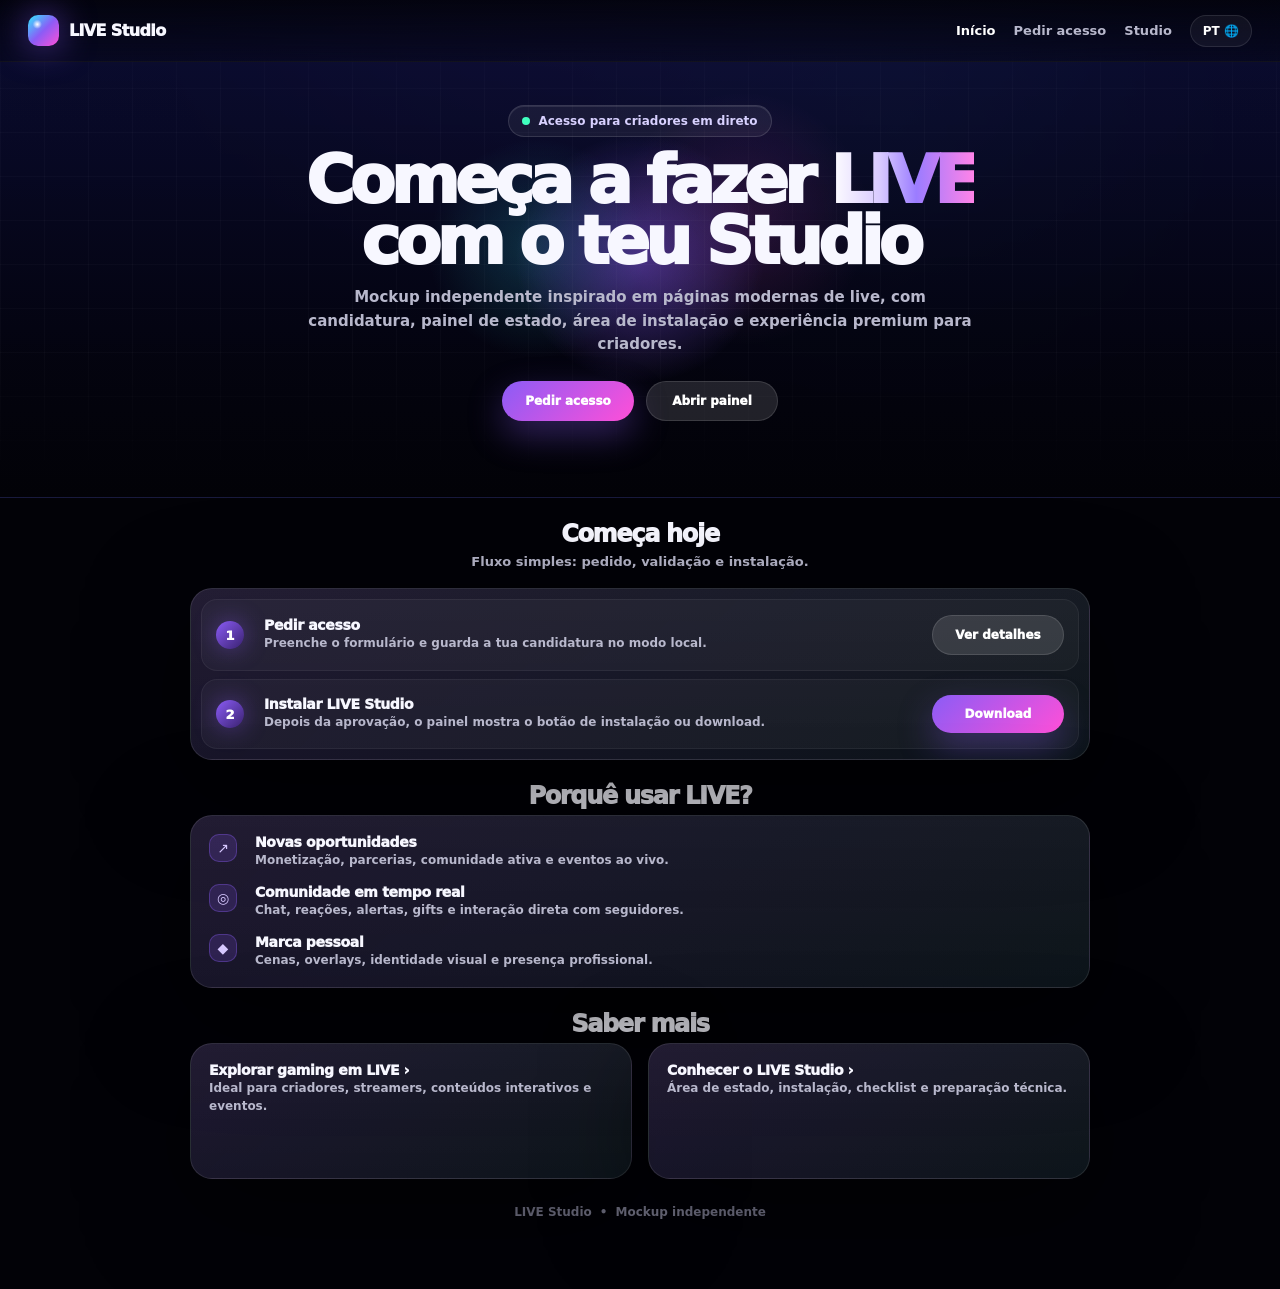
==== index.html @ a9a1c7e4 "Add files via upload" ====
<!DOCTYPE html>
<html lang="pt">
<head>
  <meta charset="UTF-8" />
  <meta name="viewport" content="width=device-width, initial-scale=1.0" />
  <title>LIVE Studio Access</title>
  <meta name="description" content="Página moderna de acesso e apresentação para LIVE Studio." />
  <link rel="stylesheet" href="style.css" />
</head>
<body>
  <header class="topbar">
    <a class="brand" href="index.html">
      <span class="brand-mark"></span>
      <span>LIVE Studio</span>
    </a>
    <nav class="nav">
      <a class="active" href="index.html">Início</a>
      <a href="acesso.html">Pedir acesso</a>
      <a class="keep" href="studio.html">Studio</a>
      <span class="lang">PT 🌐</span>
    </nav>
  </header>

  <main>
    <section class="hero">
      <div class="hero-inner">
        <div class="badge"><span class="pulse"></span> Acesso para criadores em direto</div>
        <h1>Começa a fazer <span class="gradient-text">LIVE</span><br>com o teu Studio</h1>
        <p class="subtitle">
          Mockup independente inspirado em páginas modernas de live, com candidatura, painel de estado,
          área de instalação e experiência premium para criadores.
        </p>
        <div class="hero-actions">
          <a class="btn btn-primary" href="acesso.html">Pedir acesso</a>
          <a class="btn" href="studio.html">Abrir painel</a>
        </div>
      </div>
    </section>

    <div class="content">
      <section class="section">
        <h2 class="section-title">Começa hoje</h2>
        <p class="section-subtitle">Fluxo simples: pedido, validação e instalação.</p>

        <div class="card steps">
          <div class="step">
            <div class="num">1</div>
            <div>
              <h3>Pedir acesso</h3>
              <p>Preenche o formulário e guarda a tua candidatura no modo local.</p>
            </div>
            <a class="btn" href="acesso.html">Ver detalhes</a>
          </div>

          <div class="step">
            <div class="num">2</div>
            <div>
              <h3>Instalar LIVE Studio</h3>
              <p>Depois da aprovação, o painel mostra o botão de instalação ou download.</p>
            </div>
            <a class="btn btn-primary" href="studio.html">Download</a>
          </div>
        </div>
      </section>

      <section class="section">
        <h2 class="section-title">Porquê usar LIVE?</h2>
        <div class="card features">
          <div class="feature">
            <div class="icon">↗</div>
            <div>
              <h3>Novas oportunidades</h3>
              <p>Monetização, parcerias, comunidade ativa e eventos ao vivo.</p>
            </div>
          </div>
          <div class="feature">
            <div class="icon">◎</div>
            <div>
              <h3>Comunidade em tempo real</h3>
              <p>Chat, reações, alertas, gifts e interação direta com seguidores.</p>
            </div>
          </div>
          <div class="feature">
            <div class="icon">◆</div>
            <div>
              <h3>Marca pessoal</h3>
              <p>Cenas, overlays, identidade visual e presença profissional.</p>
            </div>
          </div>
        </div>
      </section>

      <section class="section">
        <h2 class="section-title">Saber mais</h2>
        <div class="grid-2">
          <a class="card mini" href="acesso.html">
            <h3>Explorar gaming em LIVE ›</h3>
            <p>Ideal para criadores, streamers, conteúdos interativos e eventos.</p>
          </a>
          <a class="card mini" href="studio.html">
            <h3>Conhecer o LIVE Studio ›</h3>
            <p>Área de estado, instalação, checklist e preparação técnica.</p>
          </a>
        </div>
        <div class="footer"><span>LIVE Studio</span><span>•</span><span>Mockup independente</span></div>
      </section>
    </div>
  </main>

  <script src="app.js"></script>
</body>
</html>
---- style.css ----
:root{
  --bg:#020207;
  --bg2:#060617;
  --panel:#12121d;
  --panel2:#19192a;
  --line:rgba(255,255,255,.10);
  --text:#f7f7ff;
  --muted:#b8b8cc;
  --soft:#7d7d96;
  --purple:#8b5cf6;
  --pink:#ff4fd8;
  --cyan:#31eaff;
  --green:#40ffbf;
  --yellow:#ffd166;
  --danger:#ff6578;
  --radius:22px;
  --shadow:0 28px 100px rgba(0,0,0,.55);
}
*{box-sizing:border-box;margin:0;padding:0}
html{scroll-behavior:smooth}
body{
  min-height:100vh;
  background:
    radial-gradient(circle at 50% -15%, rgba(139,92,246,.35), transparent 34%),
    radial-gradient(circle at 70% 10%, rgba(49,234,255,.15), transparent 22%),
    linear-gradient(180deg,#050518 0%,#020207 34%,#020207 100%);
  color:var(--text);
  font-family:Inter, ui-sans-serif, system-ui, -apple-system, BlinkMacSystemFont, "Segoe UI", sans-serif;
  overflow-x:hidden;
}
a{text-decoration:none;color:inherit}
button,input,select,textarea{font:inherit}
.topbar{
  position:fixed;
  inset:0 0 auto 0;
  z-index:20;
  height:62px;
  display:flex;
  align-items:center;
  justify-content:space-between;
  padding:0 28px;
  background:linear-gradient(180deg,rgba(2,2,7,.82),rgba(2,2,7,.32));
  backdrop-filter:blur(18px);
  border-bottom:1px solid rgba(255,255,255,.06);
}
.brand{
  display:flex;
  align-items:center;
  gap:10px;
  font-weight:950;
  letter-spacing:-.04em;
}
.brand-mark{
  width:31px;
  height:31px;
  border-radius:10px;
  background:
    radial-gradient(circle at 30% 30%, #fff, transparent 15%),
    linear-gradient(135deg,var(--cyan),var(--purple) 50%,var(--pink));
  box-shadow:0 0 35px rgba(139,92,246,.6);
}
.nav{
  display:flex;
  gap:18px;
  align-items:center;
  color:var(--muted);
  font-size:13px;
  font-weight:800;
}
.nav a:hover,.nav a.active{color:#fff}
.lang,.pill{
  display:inline-flex;
  align-items:center;
  gap:8px;
  padding:8px 12px;
  border:1px solid rgba(255,255,255,.10);
  border-radius:999px;
  background:rgba(255,255,255,.05);
  color:#fff;
  font-size:12px;
  font-weight:850;
}
.hero{
  position:relative;
  min-height:420px;
  display:grid;
  place-items:center;
  text-align:center;
  padding:105px 20px 58px;
  overflow:hidden;
  border-bottom:1px solid rgba(255,255,255,.06);
  background:
    radial-gradient(circle at 50% 52%, rgba(139,92,246,.48), transparent 18%),
    radial-gradient(circle at 42% 50%, rgba(49,234,255,.18), transparent 14%),
    radial-gradient(circle at 58% 44%, rgba(255,79,216,.14), transparent 16%),
    linear-gradient(180deg,rgba(12,14,56,.86),rgba(4,4,17,.95) 68%,rgba(2,2,7,1));
}
.hero.small{
  min-height:285px;
  padding:100px 20px 45px;
}
.hero::before{
  content:"";
  position:absolute;
  inset:0;
  background:
    linear-gradient(rgba(255,255,255,.025) 1px, transparent 1px),
    linear-gradient(90deg, rgba(255,255,255,.025) 1px, transparent 1px);
  background-size:44px 44px;
  mask-image:linear-gradient(to bottom, transparent, black 20%, black 70%, transparent);
  pointer-events:none;
}
.hero-inner{
  position:relative;
  z-index:2;
  width:min(960px,100%);
  display:grid;
  justify-items:center;
}
.badge{
  display:inline-flex;
  align-items:center;
  gap:8px;
  margin-bottom:14px;
  padding:8px 13px;
  border:1px solid rgba(255,255,255,.13);
  border-radius:999px;
  background:rgba(255,255,255,.06);
  color:#d8d1ff;
  font-size:12px;
  font-weight:850;
  box-shadow:inset 0 1px 0 rgba(255,255,255,.10);
}
.pulse{
  width:8px;
  height:8px;
  border-radius:999px;
  background:var(--green);
  box-shadow:0 0 0 0 rgba(64,255,191,.55);
  animation:pulse 1.6s infinite;
}
@keyframes pulse{
  70%{box-shadow:0 0 0 12px rgba(64,255,191,0)}
  100%{box-shadow:0 0 0 0 rgba(64,255,191,0)}
}
h1{
  max-width:780px;
  font-size:clamp(34px,5.4vw,66px);
  line-height:.92;
  letter-spacing:-.07em;
  font-weight:1000;
  margin-bottom:14px;
}
.gradient-text{
  background:linear-gradient(90deg,#fff 0%,#d8caff 35%,#9b7cff 60%,#ff83e8 100%);
  -webkit-background-clip:text;
  background-clip:text;
  color:transparent;
}
.subtitle{
  max-width:680px;
  color:var(--muted);
  font-size:15px;
  line-height:1.55;
  font-weight:650;
  margin-bottom:25px;
}
.hero-actions{
  display:flex;
  flex-wrap:wrap;
  justify-content:center;
  gap:12px;
  margin-bottom:18px;
}
.content{
  width:min(900px,calc(100% - 32px));
  margin:0 auto;
  padding:0 0 70px;
}
.section{margin-top:24px}
.section-title{
  text-align:center;
  font-size:24px;
  line-height:1;
  font-weight:1000;
  letter-spacing:-.055em;
  margin:10px 0 7px;
}
.section-subtitle{
  text-align:center;
  color:var(--muted);
  font-size:13px;
  line-height:1.45;
  font-weight:650;
  margin-bottom:16px;
}
.card{
  background:
    linear-gradient(180deg,rgba(255,255,255,.065),rgba(255,255,255,.035)),
    linear-gradient(135deg,rgba(139,92,246,.13),rgba(49,234,255,.045));
  border:1px solid var(--line);
  border-radius:var(--radius);
  box-shadow:var(--shadow);
  overflow:hidden;
  position:relative;
}
.card-pad{padding:18px}
.grid-2{display:grid;grid-template-columns:1fr 1fr;gap:16px}
.grid-3{display:grid;grid-template-columns:repeat(3,1fr);gap:16px}
.steps{padding:10px;display:grid;gap:8px}
.step{
  display:grid;
  grid-template-columns:36px 1fr auto;
  align-items:center;
  gap:12px;
  padding:15px 14px;
  border-radius:16px;
  background:rgba(255,255,255,.035);
  border:1px solid rgba(255,255,255,.055);
}
.num{
  width:28px;
  height:28px;
  display:grid;
  place-items:center;
  border-radius:999px;
  background:linear-gradient(135deg,var(--purple),#39216f);
  color:#fff;
  font-weight:1000;
  font-size:13px;
  box-shadow:0 0 24px rgba(139,92,246,.45);
}
.step h3,.mini h3,.feature h3{
  font-size:14px;
  font-weight:950;
  letter-spacing:-.025em;
  margin-bottom:2px;
}
.step p,.mini p,.feature p,.info-block p{
  color:var(--muted);
  font-size:12px;
  line-height:1.48;
  font-weight:650;
}
.btn{
  min-width:132px;
  border:0;
  border-radius:999px;
  padding:12px 17px;
  cursor:pointer;
  color:#fff;
  font-size:12px;
  font-weight:950;
  background:rgba(255,255,255,.12);
  border:1px solid rgba(255,255,255,.12);
  transition:.2s ease;
  white-space:nowrap;
  display:inline-flex;
  justify-content:center;
  align-items:center;
}
.btn:hover{transform:translateY(-2px);background:rgba(255,255,255,.18)}
.btn-primary{
  background:linear-gradient(135deg,var(--purple),var(--pink));
  border:0;
  box-shadow:0 14px 35px rgba(139,92,246,.34);
}
.btn-success{
  background:linear-gradient(135deg,#12c487,var(--cyan));
  border:0;
  box-shadow:0 14px 35px rgba(49,234,255,.22);
}
.features{padding:18px;display:grid;gap:14px}
.feature{display:grid;grid-template-columns:34px 1fr;gap:12px;align-items:start}
.icon{
  width:28px;
  height:28px;
  border-radius:10px;
  display:grid;
  place-items:center;
  background:rgba(139,92,246,.18);
  border:1px solid rgba(139,92,246,.35);
  color:#d7c8ff;
  font-size:14px;
}
.info{padding:18px;display:grid;gap:13px}
.info-block{padding-bottom:13px;border-bottom:1px solid rgba(255,255,255,.07)}
.info-block:last-child{border-bottom:0;padding-bottom:0}
.info-block strong{display:block;color:#d8caff;font-size:13px;margin-bottom:4px}
.footer{
  display:flex;
  justify-content:center;
  gap:8px;
  color:#77778b;
  font-size:12px;
  font-weight:800;
  padding:26px 0 0;
}
.form{
  display:grid;
  gap:13px;
}
.field{display:grid;gap:7px}
label{
  color:#e5e5ff;
  font-size:12px;
  font-weight:900;
}
input,select,textarea{
  width:100%;
  border:1px solid rgba(255,255,255,.10);
  background:rgba(255,255,255,.055);
  border-radius:15px;
  color:#fff;
  padding:13px 14px;
  outline:none;
}
select option{background:#11111c;color:#fff}
textarea{min-height:110px;resize:vertical}
input:focus,select:focus,textarea:focus{
  border-color:rgba(139,92,246,.65);
  box-shadow:0 0 0 4px rgba(139,92,246,.12);
}
.status-box{
  display:grid;
  gap:12px;
}
.status-item{
  display:flex;
  justify-content:space-between;
  align-items:center;
  gap:12px;
  padding:14px;
  border-radius:16px;
  background:rgba(255,255,255,.045);
  border:1px solid rgba(255,255,255,.06);
}
.status-item span:first-child{
  color:#fff;
  font-size:13px;
  font-weight:900;
}
.status{
  font-size:11px;
  font-weight:950;
  border-radius:999px;
  padding:7px 10px;
  background:rgba(255,255,255,.08);
  color:#d8d1ff;
}
.status.ok{background:rgba(64,255,191,.12);color:#75ffd2}
.status.warn{background:rgba(255,209,102,.12);color:#ffe08f}
.mini{
  padding:18px;
  min-height:136px;
}
.metric{
  font-size:34px;
  font-weight:1000;
  letter-spacing:-.07em;
  margin:7px 0 2px;
}
.toast{
  position:fixed;
  z-index:80;
  left:50%;
  bottom:28px;
  transform:translateX(-50%) translateY(20px);
  opacity:0;
  background:rgba(20,20,32,.94);
  color:#fff;
  border:1px solid rgba(255,255,255,.12);
  box-shadow:0 20px 70px rgba(0,0,0,.5);
  border-radius:999px;
  padding:12px 18px;
  font-size:13px;
  font-weight:850;
  transition:.24s ease;
  pointer-events:none;
}
.toast.show{opacity:1;transform:translateX(-50%) translateY(0)}
@media(max-width:760px){
  .topbar{padding:0 16px}
  .nav a:not(.keep){display:none}
  .hero{min-height:420px;padding-top:90px}
  .hero.small{min-height:260px}
  .step{grid-template-columns:34px 1fr;align-items:start}
  .step .btn{grid-column:1 / -1;width:100%}
  .grid-2,.grid-3{grid-template-columns:1fr}
  .section-title{font-size:22px}
}
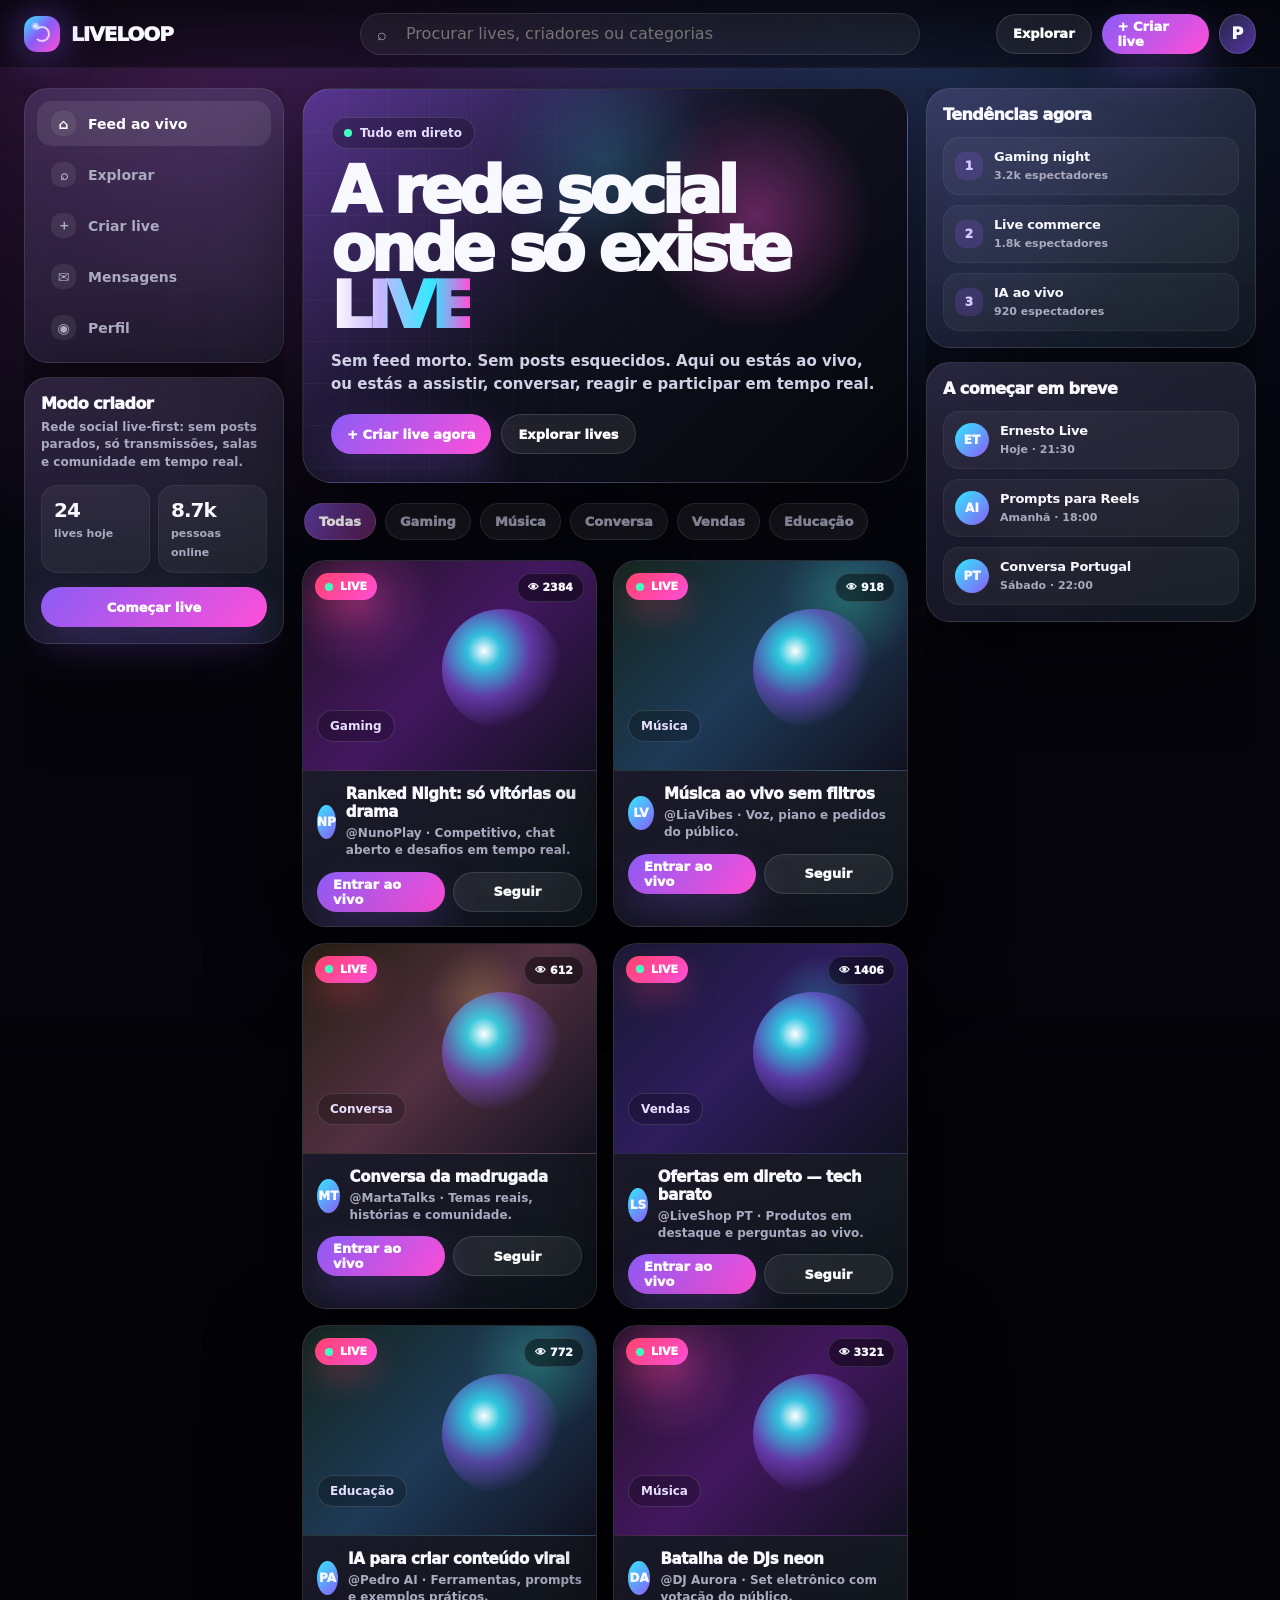
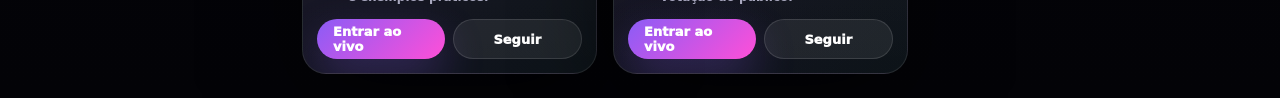
==== commit d7d151b1: "Add files via upload" ====
--- a/index.html
+++ b/index.html
@@ -3,110 +3,96 @@
 <head>
   <meta charset="UTF-8" />
   <meta name="viewport" content="width=device-width, initial-scale=1.0" />
-  <title>LIVE Studio Access</title>
-  <meta name="description" content="Página moderna de acesso e apresentação para LIVE Studio." />
+  <title>LIVELOOP — Rede social só para lives</title>
+  <meta name="description" content="Rede social live-first onde tudo acontece em direto." />
   <link rel="stylesheet" href="style.css" />
 </head>
 <body>
-  <header class="topbar">
-    <a class="brand" href="index.html">
-      <span class="brand-mark"></span>
-      <span>LIVE Studio</span>
-    </a>
-    <nav class="nav">
-      <a class="active" href="index.html">Início</a>
-      <a href="acesso.html">Pedir acesso</a>
-      <a class="keep" href="studio.html">Studio</a>
-      <span class="lang">PT 🌐</span>
-    </nav>
-  </header>
+  <div class="app">
+    <header class="topbar">
+  <a class="brand" href="index.html">
+    <span class="logo"></span>
+    <span>LIVELOOP</span>
+  </a>
+  <div class="search"><span>⌕</span><input placeholder="Procurar lives, criadores ou categorias" /></div>
+  <div class="top-actions">
+    <a class="btn" href="explore.html">Explorar</a>
+    <a class="btn btn-primary" href="create.html">+ Criar live</a>
+    <a class="avatar" href="profile.html">P</a>
+  </div>
+</header>
+    <main class="layout">
+      <aside class="sidebar">
+  <nav class="panel nav-card">
+    <a class="nav-link active" href="index.html"><span class="ico">⌂</span> Feed ao vivo</a>
+    <a class="nav-link" href="explore.html"><span class="ico">⌕</span> Explorar</a>
+    <a class="nav-link" href="create.html"><span class="ico">＋</span> Criar live</a>
+    <a class="nav-link" href="messages.html"><span class="ico">✉</span> Mensagens</a>
+    <a class="nav-link" href="profile.html"><span class="ico">◉</span> Perfil</a>
+  </nav>
 
-  <main>
-    <section class="hero">
-      <div class="hero-inner">
-        <div class="badge"><span class="pulse"></span> Acesso para criadores em direto</div>
-        <h1>Começa a fazer <span class="gradient-text">LIVE</span><br>com o teu Studio</h1>
-        <p class="subtitle">
-          Mockup independente inspirado em páginas modernas de live, com candidatura, painel de estado,
-          área de instalação e experiência premium para criadores.
-        </p>
-        <div class="hero-actions">
-          <a class="btn btn-primary" href="acesso.html">Pedir acesso</a>
-          <a class="btn" href="studio.html">Abrir painel</a>
-        </div>
-      </div>
-    </section>
-
-    <div class="content">
-      <section class="section">
-        <h2 class="section-title">Começa hoje</h2>
-        <p class="section-subtitle">Fluxo simples: pedido, validação e instalação.</p>
-
-        <div class="card steps">
-          <div class="step">
-            <div class="num">1</div>
-            <div>
-              <h3>Pedir acesso</h3>
-              <p>Preenche o formulário e guarda a tua candidatura no modo local.</p>
-            </div>
-            <a class="btn" href="acesso.html">Ver detalhes</a>
-          </div>
-
-          <div class="step">
-            <div class="num">2</div>
-            <div>
-              <h3>Instalar LIVE Studio</h3>
-              <p>Depois da aprovação, o painel mostra o botão de instalação ou download.</p>
-            </div>
-            <a class="btn btn-primary" href="studio.html">Download</a>
-          </div>
-        </div>
-      </section>
-
-      <section class="section">
-        <h2 class="section-title">Porquê usar LIVE?</h2>
-        <div class="card features">
-          <div class="feature">
-            <div class="icon">↗</div>
-            <div>
-              <h3>Novas oportunidades</h3>
-              <p>Monetização, parcerias, comunidade ativa e eventos ao vivo.</p>
-            </div>
-          </div>
-          <div class="feature">
-            <div class="icon">◎</div>
-            <div>
-              <h3>Comunidade em tempo real</h3>
-              <p>Chat, reações, alertas, gifts e interação direta com seguidores.</p>
-            </div>
-          </div>
-          <div class="feature">
-            <div class="icon">◆</div>
-            <div>
-              <h3>Marca pessoal</h3>
-              <p>Cenas, overlays, identidade visual e presença profissional.</p>
+  <div class="panel creator-card">
+    <h3>Modo criador</h3>
+    <p>Rede social live-first: sem posts parados, só transmissões, salas e comunidade em tempo real.</p>
+    <div class="stat-row">
+      <div class="stat"><strong>24</strong><span>lives hoje</span></div>
+      <div class="stat"><strong>8.7k</strong><span>pessoas online</span></div>
+    </div>
+    <a class="btn btn-primary" style="width:100%" href="create.html">Começar live</a>
+  </div>
+</aside>
+      <section class="feed">
+        <div class="hero">
+          <div class="hero-content">
+            <div class="badge"><span class="pulse"></span> Tudo em direto</div>
+            <h1>A rede social onde só existe <span class="gradient">LIVE</span></h1>
+            <p>Sem feed morto. Sem posts esquecidos. Aqui ou estás ao vivo, ou estás a assistir, conversar, reagir e participar em tempo real.</p>
+            <div class="hero-actions">
+              <a class="btn btn-primary" href="create.html">+ Criar live agora</a>
+              <a class="btn" href="explore.html">Explorar lives</a>
             </div>
           </div>
         </div>
+
+        <div class="tabs">
+          <button class="tab active" data-category="Todas">Todas</button>
+          <button class="tab" data-category="Gaming">Gaming</button>
+          <button class="tab" data-category="Música">Música</button>
+          <button class="tab" data-category="Conversa">Conversa</button>
+          <button class="tab" data-category="Vendas">Vendas</button>
+          <button class="tab" data-category="Educação">Educação</button>
+        </div>
+
+        <div class="live-grid" id="liveGrid"></div>
       </section>
+      <aside class="rightbar">
+  <div class="panel">
+    <h3 class="right-title">Tendências agora</h3>
+    <div class="trend-list">
+      <div class="trend"><div class="rank">1</div><div><strong>Gaming night</strong><span>3.2k espectadores</span></div></div>
+      <div class="trend"><div class="rank">2</div><div><strong>Live commerce</strong><span>1.8k espectadores</span></div></div>
+      <div class="trend"><div class="rank">3</div><div><strong>IA ao vivo</strong><span>920 espectadores</span></div></div>
+    </div>
+  </div>
 
-      <section class="section">
-        <h2 class="section-title">Saber mais</h2>
-        <div class="grid-2">
-          <a class="card mini" href="acesso.html">
-            <h3>Explorar gaming em LIVE ›</h3>
-            <p>Ideal para criadores, streamers, conteúdos interativos e eventos.</p>
-          </a>
-          <a class="card mini" href="studio.html">
-            <h3>Conhecer o LIVE Studio ›</h3>
-            <p>Área de estado, instalação, checklist e preparação técnica.</p>
-          </a>
-        </div>
-        <div class="footer"><span>LIVE Studio</span><span>•</span><span>Mockup independente</span></div>
-      </section>
+  <div class="panel">
+    <h3 class="right-title">A começar em breve</h3>
+    <div class="schedule-list">
+      <div class="schedule"><div class="mini-avatar">ET</div><div><strong>Ernesto Live</strong><span>Hoje · 21:30</span></div></div>
+      <div class="schedule"><div class="mini-avatar">AI</div><div><strong>Prompts para Reels</strong><span>Amanhã · 18:00</span></div></div>
+      <div class="schedule"><div class="mini-avatar">PT</div><div><strong>Conversa Portugal</strong><span>Sábado · 22:00</span></div></div>
     </div>
-  </main>
-
+  </div>
+</aside>
+    </main>
+    <nav class="mobile-nav">
+  <a href="index.html">⌂</a>
+  <a href="explore.html">⌕</a>
+  <a href="create.html">＋</a>
+  <a href="messages.html">✉</a>
+  <a href="profile.html">◉</a>
+</nav>
+  </div>
   <script src="app.js"></script>
 </body>
-</html>
+</html>
--- a/style.css
+++ b/style.css
@@ -1,391 +1,780 @@
+/* LIVELOOP — Rede social apenas para lives */
 :root{
-  --bg:#020207;
-  --bg2:#060617;
-  --panel:#12121d;
-  --panel2:#19192a;
+  --bg:#05050b;
+  --bg2:#090914;
+  --panel:#12121f;
+  --panel2:#19192b;
+  --panel3:#202037;
   --line:rgba(255,255,255,.10);
-  --text:#f7f7ff;
-  --muted:#b8b8cc;
-  --soft:#7d7d96;
+  --line2:rgba(255,255,255,.16);
+  --text:#f8f8ff;
+  --muted:#aaaac0;
+  --soft:#77778d;
   --purple:#8b5cf6;
   --pink:#ff4fd8;
   --cyan:#31eaff;
   --green:#40ffbf;
+  --red:#ff426b;
   --yellow:#ffd166;
-  --danger:#ff6578;
-  --radius:22px;
-  --shadow:0 28px 100px rgba(0,0,0,.55);
+  --radius:24px;
+  --shadow:0 25px 90px rgba(0,0,0,.55);
 }
 *{box-sizing:border-box;margin:0;padding:0}
 html{scroll-behavior:smooth}
 body{
   min-height:100vh;
   background:
-    radial-gradient(circle at 50% -15%, rgba(139,92,246,.35), transparent 34%),
-    radial-gradient(circle at 70% 10%, rgba(49,234,255,.15), transparent 22%),
-    linear-gradient(180deg,#050518 0%,#020207 34%,#020207 100%);
+    radial-gradient(circle at 15% 0%,rgba(255,79,216,.17),transparent 28%),
+    radial-gradient(circle at 70% 0%,rgba(49,234,255,.12),transparent 26%),
+    radial-gradient(circle at 48% -12%,rgba(139,92,246,.35),transparent 35%),
+    linear-gradient(180deg,#080816 0%,#05050b 42%,#030307 100%);
   color:var(--text);
   font-family:Inter, ui-sans-serif, system-ui, -apple-system, BlinkMacSystemFont, "Segoe UI", sans-serif;
   overflow-x:hidden;
 }
-a{text-decoration:none;color:inherit}
-button,input,select,textarea{font:inherit}
+a{color:inherit;text-decoration:none}
+button,input,textarea,select{font:inherit}
+button{cursor:pointer}
+img{max-width:100%;display:block}
+.app{
+  width:min(1440px,100%);
+  margin:0 auto;
+}
 .topbar{
   position:fixed;
   inset:0 0 auto 0;
-  z-index:20;
-  height:62px;
-  display:flex;
-  align-items:center;
-  justify-content:space-between;
-  padding:0 28px;
-  background:linear-gradient(180deg,rgba(2,2,7,.82),rgba(2,2,7,.32));
+  z-index:40;
+  height:68px;
+  display:grid;
+  grid-template-columns:260px 1fr 260px;
+  align-items:center;
+  gap:16px;
+  padding:0 24px;
+  background:linear-gradient(180deg,rgba(5,5,11,.88),rgba(5,5,11,.54));
   backdrop-filter:blur(18px);
-  border-bottom:1px solid rgba(255,255,255,.06);
+  border-bottom:1px solid rgba(255,255,255,.07);
 }
 .brand{
   display:flex;
   align-items:center;
+  gap:11px;
+  font-weight:1000;
+  letter-spacing:-.05em;
+  font-size:20px;
+}
+.logo{
+  width:36px;
+  height:36px;
+  border-radius:13px;
+  background:
+    radial-gradient(circle at 32% 28%,#fff,transparent 13%),
+    linear-gradient(135deg,var(--cyan),var(--purple) 46%,var(--pink));
+  box-shadow:0 0 38px rgba(139,92,246,.58);
+  position:relative;
+}
+.logo::after{
+  content:"";
+  position:absolute;
+  inset:10px;
+  border:2px solid rgba(255,255,255,.7);
+  border-radius:50%;
+  border-left-color:transparent;
+}
+.search{
+  width:min(560px,100%);
+  justify-self:center;
+  position:relative;
+}
+.search input{
+  width:100%;
+  height:42px;
+  border:1px solid rgba(255,255,255,.10);
+  background:rgba(255,255,255,.06);
+  color:#fff;
+  border-radius:999px;
+  padding:0 45px;
+  outline:none;
+}
+.search span{
+  position:absolute;
+  left:17px;
+  top:50%;
+  transform:translateY(-50%);
+  color:var(--muted);
+}
+.top-actions{
+  justify-self:end;
+  display:flex;
+  align-items:center;
   gap:10px;
+}
+.btn{
+  min-height:40px;
+  border:1px solid rgba(255,255,255,.12);
+  background:rgba(255,255,255,.075);
+  color:#fff;
+  padding:0 16px;
+  border-radius:999px;
+  font-size:13px;
   font-weight:950;
-  letter-spacing:-.04em;
-}
-.brand-mark{
-  width:31px;
-  height:31px;
+  display:inline-flex;
+  align-items:center;
+  justify-content:center;
+  gap:8px;
+  transition:.2s ease;
+}
+.btn:hover{transform:translateY(-2px);background:rgba(255,255,255,.12)}
+.btn-primary{
+  border:0;
+  background:linear-gradient(135deg,var(--purple),var(--pink));
+  box-shadow:0 18px 42px rgba(139,92,246,.28);
+}
+.btn-cyan{
+  border:0;
+  background:linear-gradient(135deg,#12c8ff,#0df2b4);
+  color:#020207;
+}
+.btn-danger{
+  border:0;
+  background:linear-gradient(135deg,var(--red),var(--pink));
+}
+.avatar{
+  width:40px;
+  height:40px;
+  border-radius:50%;
+  background:linear-gradient(135deg,#272748,#5333a0);
+  border:1px solid rgba(255,255,255,.14);
+  display:grid;
+  place-items:center;
+  font-weight:1000;
+}
+.layout{
+  display:grid;
+  grid-template-columns:260px 1fr 330px;
+  gap:18px;
+  padding:88px 24px 24px;
+}
+.sidebar,.rightbar{
+  position:sticky;
+  top:88px;
+  height:calc(100vh - 108px);
+  overflow:auto;
+}
+.sidebar::-webkit-scrollbar,.rightbar::-webkit-scrollbar{width:0}
+.panel{
+  background:
+    linear-gradient(180deg,rgba(255,255,255,.075),rgba(255,255,255,.035)),
+    linear-gradient(135deg,rgba(139,92,246,.12),rgba(49,234,255,.035));
+  border:1px solid var(--line);
+  border-radius:var(--radius);
+  box-shadow:var(--shadow);
+}
+.nav-card{
+  padding:12px;
+  display:grid;
+  gap:6px;
+}
+.nav-link{
+  display:flex;
+  align-items:center;
+  gap:12px;
+  min-height:45px;
+  padding:0 14px;
+  border-radius:15px;
+  color:var(--muted);
+  font-size:14px;
+  font-weight:900;
+  transition:.18s ease;
+}
+.nav-link:hover,.nav-link.active{
+  background:rgba(255,255,255,.09);
+  color:#fff;
+}
+.nav-link .ico{
+  width:25px;
+  height:25px;
+  display:grid;
+  place-items:center;
   border-radius:10px;
+  background:rgba(255,255,255,.08);
+}
+.creator-card{
+  padding:16px;
+  margin-top:14px;
+}
+.creator-card h3,.right-title,.section-title{
+  font-size:16px;
+  letter-spacing:-.035em;
+  font-weight:1000;
+}
+.creator-card p,.small-text{
+  color:var(--muted);
+  font-size:12px;
+  line-height:1.45;
+  font-weight:650;
+  margin-top:6px;
+}
+.stat-row{
+  display:grid;
+  grid-template-columns:1fr 1fr;
+  gap:8px;
+  margin:14px 0;
+}
+.stat{
+  padding:12px;
+  border-radius:16px;
+  background:rgba(255,255,255,.055);
+  border:1px solid rgba(255,255,255,.06);
+}
+.stat strong{
+  font-size:20px;
+  display:block;
+  letter-spacing:-.05em;
+}
+.stat span{
+  color:var(--muted);
+  font-size:11px;
+  font-weight:800;
+}
+.feed{
+  display:grid;
+  gap:18px;
+}
+.hero{
+  min-height:260px;
+  border-radius:30px;
+  padding:28px;
+  overflow:hidden;
+  position:relative;
   background:
-    radial-gradient(circle at 30% 30%, #fff, transparent 15%),
-    linear-gradient(135deg,var(--cyan),var(--purple) 50%,var(--pink));
-  box-shadow:0 0 35px rgba(139,92,246,.6);
-}
-.nav{
-  display:flex;
-  gap:18px;
-  align-items:center;
-  color:var(--muted);
-  font-size:13px;
-  font-weight:800;
-}
-.nav a:hover,.nav a.active{color:#fff}
-.lang,.pill{
-  display:inline-flex;
-  align-items:center;
-  gap:8px;
-  padding:8px 12px;
-  border:1px solid rgba(255,255,255,.10);
-  border-radius:999px;
-  background:rgba(255,255,255,.05);
-  color:#fff;
-  font-size:12px;
-  font-weight:850;
-}
-.hero{
-  position:relative;
-  min-height:420px;
-  display:grid;
-  place-items:center;
-  text-align:center;
-  padding:105px 20px 58px;
-  overflow:hidden;
-  border-bottom:1px solid rgba(255,255,255,.06);
-  background:
-    radial-gradient(circle at 50% 52%, rgba(139,92,246,.48), transparent 18%),
-    radial-gradient(circle at 42% 50%, rgba(49,234,255,.18), transparent 14%),
-    radial-gradient(circle at 58% 44%, rgba(255,79,216,.14), transparent 16%),
-    linear-gradient(180deg,rgba(12,14,56,.86),rgba(4,4,17,.95) 68%,rgba(2,2,7,1));
-}
-.hero.small{
-  min-height:285px;
-  padding:100px 20px 45px;
+    radial-gradient(circle at 75% 32%,rgba(255,79,216,.35),transparent 22%),
+    radial-gradient(circle at 50% 18%,rgba(49,234,255,.18),transparent 25%),
+    linear-gradient(135deg,rgba(139,92,246,.42),rgba(18,18,31,.96) 48%,rgba(5,5,11,.98));
+  border:1px solid rgba(255,255,255,.12);
+  box-shadow:var(--shadow);
 }
 .hero::before{
   content:"";
   position:absolute;
   inset:0;
   background:
-    linear-gradient(rgba(255,255,255,.025) 1px, transparent 1px),
-    linear-gradient(90deg, rgba(255,255,255,.025) 1px, transparent 1px);
-  background-size:44px 44px;
-  mask-image:linear-gradient(to bottom, transparent, black 20%, black 70%, transparent);
-  pointer-events:none;
-}
-.hero-inner{
+    linear-gradient(rgba(255,255,255,.035) 1px, transparent 1px),
+    linear-gradient(90deg,rgba(255,255,255,.035) 1px,transparent 1px);
+  background-size:42px 42px;
+  mask-image:linear-gradient(90deg,black,transparent 80%);
+}
+.hero-content{
   position:relative;
-  z-index:2;
-  width:min(960px,100%);
-  display:grid;
-  justify-items:center;
+  z-index:1;
+  width:min(620px,100%);
 }
 .badge{
   display:inline-flex;
   align-items:center;
   gap:8px;
+  padding:8px 12px;
+  border-radius:999px;
+  background:rgba(0,0,0,.24);
+  border:1px solid rgba(255,255,255,.13);
+  color:#e6dfff;
+  font-size:12px;
+  font-weight:900;
   margin-bottom:14px;
-  padding:8px 13px;
-  border:1px solid rgba(255,255,255,.13);
-  border-radius:999px;
-  background:rgba(255,255,255,.06);
-  color:#d8d1ff;
-  font-size:12px;
-  font-weight:850;
-  box-shadow:inset 0 1px 0 rgba(255,255,255,.10);
 }
 .pulse{
   width:8px;
   height:8px;
   border-radius:999px;
   background:var(--green);
-  box-shadow:0 0 0 0 rgba(64,255,191,.55);
-  animation:pulse 1.6s infinite;
+  box-shadow:0 0 0 0 rgba(64,255,191,.6);
+  animation:pulse 1.5s infinite;
 }
 @keyframes pulse{
   70%{box-shadow:0 0 0 12px rgba(64,255,191,0)}
   100%{box-shadow:0 0 0 0 rgba(64,255,191,0)}
 }
 h1{
-  max-width:780px;
-  font-size:clamp(34px,5.4vw,66px);
-  line-height:.92;
-  letter-spacing:-.07em;
+  font-size:clamp(36px,5vw,68px);
+  line-height:.9;
+  letter-spacing:-.075em;
   font-weight:1000;
   margin-bottom:14px;
 }
-.gradient-text{
-  background:linear-gradient(90deg,#fff 0%,#d8caff 35%,#9b7cff 60%,#ff83e8 100%);
+.gradient{
+  background:linear-gradient(90deg,#fff,#c8b6ff 35%,#31eaff 72%,#ff4fd8);
   -webkit-background-clip:text;
   background-clip:text;
   color:transparent;
 }
-.subtitle{
-  max-width:680px;
-  color:var(--muted);
+.hero p{
+  color:#d1d1e6;
   font-size:15px;
   line-height:1.55;
   font-weight:650;
-  margin-bottom:25px;
-}
-.hero-actions{
-  display:flex;
-  flex-wrap:wrap;
-  justify-content:center;
-  gap:12px;
   margin-bottom:18px;
 }
-.content{
-  width:min(900px,calc(100% - 32px));
-  margin:0 auto;
-  padding:0 0 70px;
-}
-.section{margin-top:24px}
-.section-title{
-  text-align:center;
-  font-size:24px;
-  line-height:1;
-  font-weight:1000;
-  letter-spacing:-.055em;
-  margin:10px 0 7px;
-}
-.section-subtitle{
-  text-align:center;
-  color:var(--muted);
+.hero-actions{display:flex;flex-wrap:wrap;gap:10px}
+.tabs{
+  display:flex;
+  gap:9px;
+  overflow:auto;
+  padding:2px;
+}
+.tabs::-webkit-scrollbar{height:0}
+.tab{
+  border:1px solid rgba(255,255,255,.11);
+  background:rgba(255,255,255,.065);
+  color:var(--muted);
+  border-radius:999px;
+  padding:10px 14px;
   font-size:13px;
-  line-height:1.45;
+  font-weight:950;
+  white-space:nowrap;
+}
+.tab.active,.tab:hover{
+  color:#fff;
+  background:linear-gradient(135deg,rgba(139,92,246,.65),rgba(255,79,216,.35));
+}
+.live-grid{
+  display:grid;
+  grid-template-columns:repeat(2,minmax(0,1fr));
+  gap:16px;
+}
+.live-card{
+  overflow:hidden;
+  transition:.2s ease;
+}
+.live-card:hover{transform:translateY(-4px)}
+.thumb{
+  min-height:210px;
+  position:relative;
+  background:
+    radial-gradient(circle at 70% 30%,rgba(49,234,255,.26),transparent 20%),
+    linear-gradient(135deg,#191933,#2d1d5d 48%,#11111f);
+  border-bottom:1px solid rgba(255,255,255,.08);
+  display:flex;
+  align-items:flex-end;
+  padding:14px;
+}
+.thumb.alt1{background:radial-gradient(circle at 20% 20%,rgba(255,79,216,.26),transparent 25%),linear-gradient(135deg,#251326,#42175f,#11111f)}
+.thumb.alt2{background:radial-gradient(circle at 80% 18%,rgba(64,255,191,.23),transparent 24%),linear-gradient(135deg,#13251d,#1e3a57,#11111f)}
+.thumb.alt3{background:radial-gradient(circle at 60% 26%,rgba(255,209,102,.22),transparent 22%),linear-gradient(135deg,#241e12,#523041,#11111f)}
+.live-tag{
+  position:absolute;
+  top:12px;
+  left:12px;
+  display:flex;
+  align-items:center;
+  gap:7px;
+  background:linear-gradient(135deg,var(--red),var(--pink));
+  color:#fff;
+  border-radius:999px;
+  padding:7px 10px;
+  font-size:11px;
+  font-weight:1000;
+  box-shadow:0 14px 30px rgba(255,66,107,.28);
+}
+.viewer-tag{
+  position:absolute;
+  top:12px;
+  right:12px;
+  background:rgba(0,0,0,.45);
+  border:1px solid rgba(255,255,255,.12);
+  border-radius:999px;
+  padding:7px 10px;
+  font-size:11px;
+  font-weight:950;
+}
+.thumb-title{
+  position:relative;
+  z-index:1;
+  width:100%;
+}
+.visual-orb{
+  position:absolute;
+  width:120px;
+  height:120px;
+  border-radius:50%;
+  right:34px;
+  top:48px;
+  background:radial-gradient(circle at 35% 35%,#fff,rgba(49,234,255,.8) 15%,rgba(139,92,246,.5) 42%,transparent 70%);
+  filter:blur(.2px);
+}
+.live-body{
+  padding:14px;
+}
+.creator-line{
+  display:flex;
+  align-items:center;
+  gap:10px;
+  margin-bottom:10px;
+}
+.mini-avatar{
+  width:34px;
+  height:34px;
+  border-radius:50%;
+  background:linear-gradient(135deg,var(--cyan),var(--purple));
+  display:grid;
+  place-items:center;
+  font-size:12px;
+  font-weight:1000;
+}
+.live-body h3{
+  font-size:15px;
+  line-height:1.2;
+  letter-spacing:-.025em;
+  font-weight:1000;
+}
+.live-body p{
+  color:var(--muted);
+  font-size:12px;
+  line-height:1.4;
+  margin-top:4px;
   font-weight:650;
-  margin-bottom:16px;
-}
-.card{
-  background:
-    linear-gradient(180deg,rgba(255,255,255,.065),rgba(255,255,255,.035)),
-    linear-gradient(135deg,rgba(139,92,246,.13),rgba(49,234,255,.045));
-  border:1px solid var(--line);
-  border-radius:var(--radius);
-  box-shadow:var(--shadow);
-  overflow:hidden;
-  position:relative;
-}
-.card-pad{padding:18px}
-.grid-2{display:grid;grid-template-columns:1fr 1fr;gap:16px}
-.grid-3{display:grid;grid-template-columns:repeat(3,1fr);gap:16px}
-.steps{padding:10px;display:grid;gap:8px}
-.step{
-  display:grid;
-  grid-template-columns:36px 1fr auto;
-  align-items:center;
-  gap:12px;
-  padding:15px 14px;
+}
+.live-actions{
+  display:flex;
+  gap:8px;
+  margin-top:13px;
+}
+.live-actions .btn{flex:1}
+.rightbar .panel{
+  padding:16px;
+  margin-bottom:14px;
+}
+.trend-list,.schedule-list,.message-list{
+  display:grid;
+  gap:10px;
+  margin-top:13px;
+}
+.trend,.schedule,.message-item{
+  display:flex;
+  align-items:center;
+  gap:11px;
+  padding:11px;
   border-radius:16px;
-  background:rgba(255,255,255,.035);
+  background:rgba(255,255,255,.045);
   border:1px solid rgba(255,255,255,.055);
 }
-.num{
-  width:28px;
-  height:28px;
-  display:grid;
-  place-items:center;
-  border-radius:999px;
-  background:linear-gradient(135deg,var(--purple),#39216f);
-  color:#fff;
-  font-weight:1000;
-  font-size:13px;
-  box-shadow:0 0 24px rgba(139,92,246,.45);
-}
-.step h3,.mini h3,.feature h3{
-  font-size:14px;
-  font-weight:950;
-  letter-spacing:-.025em;
-  margin-bottom:2px;
-}
-.step p,.mini p,.feature p,.info-block p{
-  color:var(--muted);
-  font-size:12px;
-  line-height:1.48;
-  font-weight:650;
-}
-.btn{
-  min-width:132px;
-  border:0;
-  border-radius:999px;
-  padding:12px 17px;
-  cursor:pointer;
-  color:#fff;
-  font-size:12px;
-  font-weight:950;
-  background:rgba(255,255,255,.12);
-  border:1px solid rgba(255,255,255,.12);
-  transition:.2s ease;
-  white-space:nowrap;
-  display:inline-flex;
-  justify-content:center;
-  align-items:center;
-}
-.btn:hover{transform:translateY(-2px);background:rgba(255,255,255,.18)}
-.btn-primary{
-  background:linear-gradient(135deg,var(--purple),var(--pink));
-  border:0;
-  box-shadow:0 14px 35px rgba(139,92,246,.34);
-}
-.btn-success{
-  background:linear-gradient(135deg,#12c487,var(--cyan));
-  border:0;
-  box-shadow:0 14px 35px rgba(49,234,255,.22);
-}
-.features{padding:18px;display:grid;gap:14px}
-.feature{display:grid;grid-template-columns:34px 1fr;gap:12px;align-items:start}
-.icon{
+.trend .rank{
   width:28px;
   height:28px;
   border-radius:10px;
   display:grid;
   place-items:center;
-  background:rgba(139,92,246,.18);
-  border:1px solid rgba(139,92,246,.35);
+  background:rgba(139,92,246,.2);
   color:#d7c8ff;
-  font-size:14px;
-}
-.info{padding:18px;display:grid;gap:13px}
-.info-block{padding-bottom:13px;border-bottom:1px solid rgba(255,255,255,.07)}
-.info-block:last-child{border-bottom:0;padding-bottom:0}
-.info-block strong{display:block;color:#d8caff;font-size:13px;margin-bottom:4px}
-.footer{
-  display:flex;
-  justify-content:center;
-  gap:8px;
-  color:#77778b;
   font-size:12px;
-  font-weight:800;
-  padding:26px 0 0;
+  font-weight:1000;
+}
+.trend strong,.schedule strong,.message-item strong{
+  display:block;
+  font-size:13px;
+  letter-spacing:-.02em;
+}
+.trend span,.schedule span,.message-item span{
+  color:var(--muted);
+  font-size:11px;
+  font-weight:750;
+}
+.page{
+  padding:88px 24px 32px;
+  width:min(1180px,100%);
+  margin:0 auto;
+}
+.page-hero{
+  border-radius:30px;
+  padding:32px;
+  background:
+    radial-gradient(circle at 78% 25%,rgba(49,234,255,.18),transparent 22%),
+    linear-gradient(135deg,rgba(139,92,246,.35),rgba(18,18,31,.95) 48%,rgba(5,5,11,.98));
+  border:1px solid rgba(255,255,255,.12);
+  box-shadow:var(--shadow);
+  margin-bottom:18px;
+}
+.page-hero h1{font-size:clamp(34px,4.7vw,58px)}
+.page-hero p{
+  width:min(680px,100%);
+  color:var(--muted);
+  font-size:15px;
+  line-height:1.55;
+  font-weight:650;
+}
+.form-grid{
+  display:grid;
+  grid-template-columns:1.1fr .9fr;
+  gap:18px;
 }
 .form{
+  padding:18px;
   display:grid;
   gap:13px;
 }
 .field{display:grid;gap:7px}
 label{
-  color:#e5e5ff;
+  color:#e8e8ff;
   font-size:12px;
-  font-weight:900;
-}
-input,select,textarea{
+  font-weight:950;
+}
+input,textarea,select{
   width:100%;
   border:1px solid rgba(255,255,255,.10);
   background:rgba(255,255,255,.055);
-  border-radius:15px;
-  color:#fff;
+  color:#fff;
+  border-radius:16px;
   padding:13px 14px;
   outline:none;
 }
-select option{background:#11111c;color:#fff}
-textarea{min-height:110px;resize:vertical}
-input:focus,select:focus,textarea:focus{
-  border-color:rgba(139,92,246,.65);
+select option{background:#10101d;color:#fff}
+textarea{min-height:120px;resize:vertical}
+input:focus,textarea:focus,select:focus{
+  border-color:rgba(139,92,246,.72);
   box-shadow:0 0 0 4px rgba(139,92,246,.12);
 }
-.status-box{
-  display:grid;
-  gap:12px;
-}
-.status-item{
-  display:flex;
-  justify-content:space-between;
-  align-items:center;
-  gap:12px;
-  padding:14px;
+.checklist{
+  padding:18px;
+  display:grid;
+  gap:10px;
+}
+.check{
+  display:flex;
+  align-items:flex-start;
+  gap:10px;
+  padding:13px;
   border-radius:16px;
   background:rgba(255,255,255,.045);
-  border:1px solid rgba(255,255,255,.06);
-}
-.status-item span:first-child{
-  color:#fff;
+  border:1px solid rgba(255,255,255,.055);
+  color:#dedeef;
   font-size:13px;
-  font-weight:900;
-}
-.status{
-  font-size:11px;
-  font-weight:950;
-  border-radius:999px;
-  padding:7px 10px;
-  background:rgba(255,255,255,.08);
-  color:#d8d1ff;
-}
-.status.ok{background:rgba(64,255,191,.12);color:#75ffd2}
-.status.warn{background:rgba(255,209,102,.12);color:#ffe08f}
-.mini{
+  font-weight:750;
+}
+.live-room{
+  display:grid;
+  grid-template-columns:1fr 340px;
+  gap:18px;
+}
+.video-stage{
+  min-height:620px;
+  overflow:hidden;
+}
+.video-screen{
+  min-height:500px;
+  position:relative;
+  background:
+    radial-gradient(circle at 52% 32%,rgba(49,234,255,.25),transparent 18%),
+    radial-gradient(circle at 66% 35%,rgba(255,79,216,.16),transparent 24%),
+    linear-gradient(135deg,#0b0b18,#20133f 55%,#07070e);
+  display:grid;
+  place-items:center;
+  border-bottom:1px solid rgba(255,255,255,.08);
+}
+.play-orb{
+  width:135px;
+  height:135px;
+  border-radius:50%;
+  background:radial-gradient(circle at 35% 35%,#fff,rgba(49,234,255,.85) 17%,rgba(139,92,246,.55) 50%,transparent 71%);
+  box-shadow:0 0 90px rgba(49,234,255,.22);
+  position:relative;
+}
+.play-orb::after{
+  content:"▶";
+  position:absolute;
+  inset:0;
+  display:grid;
+  place-items:center;
+  color:#fff;
+  font-size:34px;
+  text-shadow:0 4px 18px rgba(0,0,0,.4);
+}
+.video-top{
+  position:absolute;
+  inset:16px 16px auto 16px;
+  display:flex;
+  justify-content:space-between;
+  align-items:center;
+}
+.video-bottom{
+  padding:16px;
+  display:flex;
+  justify-content:space-between;
+  gap:12px;
+  align-items:center;
+}
+.chat{
+  display:grid;
+  grid-template-rows:auto 1fr auto;
+  min-height:620px;
+  overflow:hidden;
+}
+.chat-head,.chat-input{
+  padding:14px;
+  border-bottom:1px solid rgba(255,255,255,.08);
+}
+.chat-input{
+  border-bottom:0;
+  border-top:1px solid rgba(255,255,255,.08);
+  display:flex;
+  gap:8px;
+}
+.chat-messages{
+  padding:14px;
+  display:grid;
+  gap:10px;
+  align-content:start;
+  overflow:auto;
+  max-height:500px;
+}
+.chat-bubble{
+  padding:10px 12px;
+  border-radius:15px;
+  background:rgba(255,255,255,.055);
+  border:1px solid rgba(255,255,255,.055);
+  font-size:12px;
+  line-height:1.45;
+  color:#dfdff0;
+}
+.chat-bubble strong{color:#fff}
+.profile-header{
+  display:grid;
+  grid-template-columns:auto 1fr auto;
+  gap:18px;
+  align-items:center;
+  padding:22px;
+}
+.profile-avatar{
+  width:92px;
+  height:92px;
+  border-radius:28px;
+  background:linear-gradient(135deg,var(--cyan),var(--purple),var(--pink));
+  display:grid;
+  place-items:center;
+  font-size:32px;
+  font-weight:1000;
+  box-shadow:0 20px 60px rgba(139,92,246,.25);
+}
+.profile-header h1{
+  font-size:34px;
+  margin:0 0 6px;
+}
+.profile-header p{
+  color:var(--muted);
+  line-height:1.45;
+  font-size:14px;
+  font-weight:650;
+}
+.profile-stats{
+  display:grid;
+  grid-template-columns:repeat(4,1fr);
+  gap:12px;
+  margin-top:18px;
+}
+.messages-page{
+  display:grid;
+  grid-template-columns:330px 1fr;
+  gap:18px;
+}
+.conversation{
+  min-height:640px;
+  display:grid;
+  grid-template-rows:auto 1fr auto;
+}
+.conversation-head{
+  padding:16px;
+  border-bottom:1px solid rgba(255,255,255,.08);
+}
+.conversation-body{
   padding:18px;
-  min-height:136px;
-}
-.metric{
-  font-size:34px;
-  font-weight:1000;
-  letter-spacing:-.07em;
-  margin:7px 0 2px;
+  display:grid;
+  gap:12px;
+  align-content:start;
+}
+.dm{
+  max-width:70%;
+  padding:12px 14px;
+  border-radius:17px;
+  background:rgba(255,255,255,.07);
+  color:#e8e8ff;
+  font-size:13px;
+  line-height:1.45;
+}
+.dm.me{
+  justify-self:end;
+  background:linear-gradient(135deg,rgba(139,92,246,.72),rgba(255,79,216,.42));
 }
 .toast{
   position:fixed;
-  z-index:80;
   left:50%;
   bottom:28px;
   transform:translateX(-50%) translateY(20px);
   opacity:0;
-  background:rgba(20,20,32,.94);
-  color:#fff;
+  z-index:80;
   border:1px solid rgba(255,255,255,.12);
-  box-shadow:0 20px 70px rgba(0,0,0,.5);
+  background:rgba(18,18,31,.94);
+  color:#fff;
   border-radius:999px;
   padding:12px 18px;
+  box-shadow:0 20px 70px rgba(0,0,0,.55);
   font-size:13px;
-  font-weight:850;
-  transition:.24s ease;
+  font-weight:900;
+  transition:.22s ease;
   pointer-events:none;
 }
 .toast.show{opacity:1;transform:translateX(-50%) translateY(0)}
-@media(max-width:760px){
-  .topbar{padding:0 16px}
-  .nav a:not(.keep){display:none}
-  .hero{min-height:420px;padding-top:90px}
-  .hero.small{min-height:260px}
-  .step{grid-template-columns:34px 1fr;align-items:start}
-  .step .btn{grid-column:1 / -1;width:100%}
-  .grid-2,.grid-3{grid-template-columns:1fr}
-  .section-title{font-size:22px}
-}
+.mobile-nav{
+  display:none;
+  position:fixed;
+  z-index:42;
+  left:12px;
+  right:12px;
+  bottom:12px;
+  height:64px;
+  border-radius:22px;
+  background:rgba(15,15,27,.88);
+  backdrop-filter:blur(18px);
+  border:1px solid rgba(255,255,255,.10);
+  box-shadow:0 20px 60px rgba(0,0,0,.45);
+  grid-template-columns:repeat(5,1fr);
+  padding:7px;
+}
+.mobile-nav a{
+  display:grid;
+  place-items:center;
+  color:var(--muted);
+  border-radius:16px;
+  font-size:20px;
+}
+.mobile-nav a.active,.mobile-nav a:hover{
+  color:#fff;
+  background:rgba(255,255,255,.08);
+}
+@media(max-width:1120px){
+  .topbar{grid-template-columns:220px 1fr auto}
+  .layout{grid-template-columns:220px 1fr}
+  .rightbar{display:none}
+  .live-grid{grid-template-columns:1fr 1fr}
+  .live-room{grid-template-columns:1fr}
+  .chat{min-height:430px}
+}
+@media(max-width:820px){
+  body{padding-bottom:80px}
+  .topbar{
+    grid-template-columns:1fr auto;
+    height:64px;
+    padding:0 16px;
+  }
+  .search{display:none}
+  .top-actions .btn:not(.btn-primary){display:none}
+  .layout{display:block;padding:82px 14px 20px}
+  .sidebar{display:none}
+  .feed{gap:14px}
+  .hero{border-radius:24px;padding:22px;min-height:245px}
+  h1{font-size:42px}
+  .live-grid{grid-template-columns:1fr}
+  .thumb{min-height:230px}
+  .mobile-nav{display:grid}
+  .page{padding:82px 14px 24px}
+  .form-grid,.messages-page{grid-template-columns:1fr}
+  .profile-header{grid-template-columns:1fr;text-align:center;justify-items:center}
+  .profile-stats{grid-template-columns:repeat(2,1fr)}
+  .video-stage,.video-screen{min-height:430px}
+}
